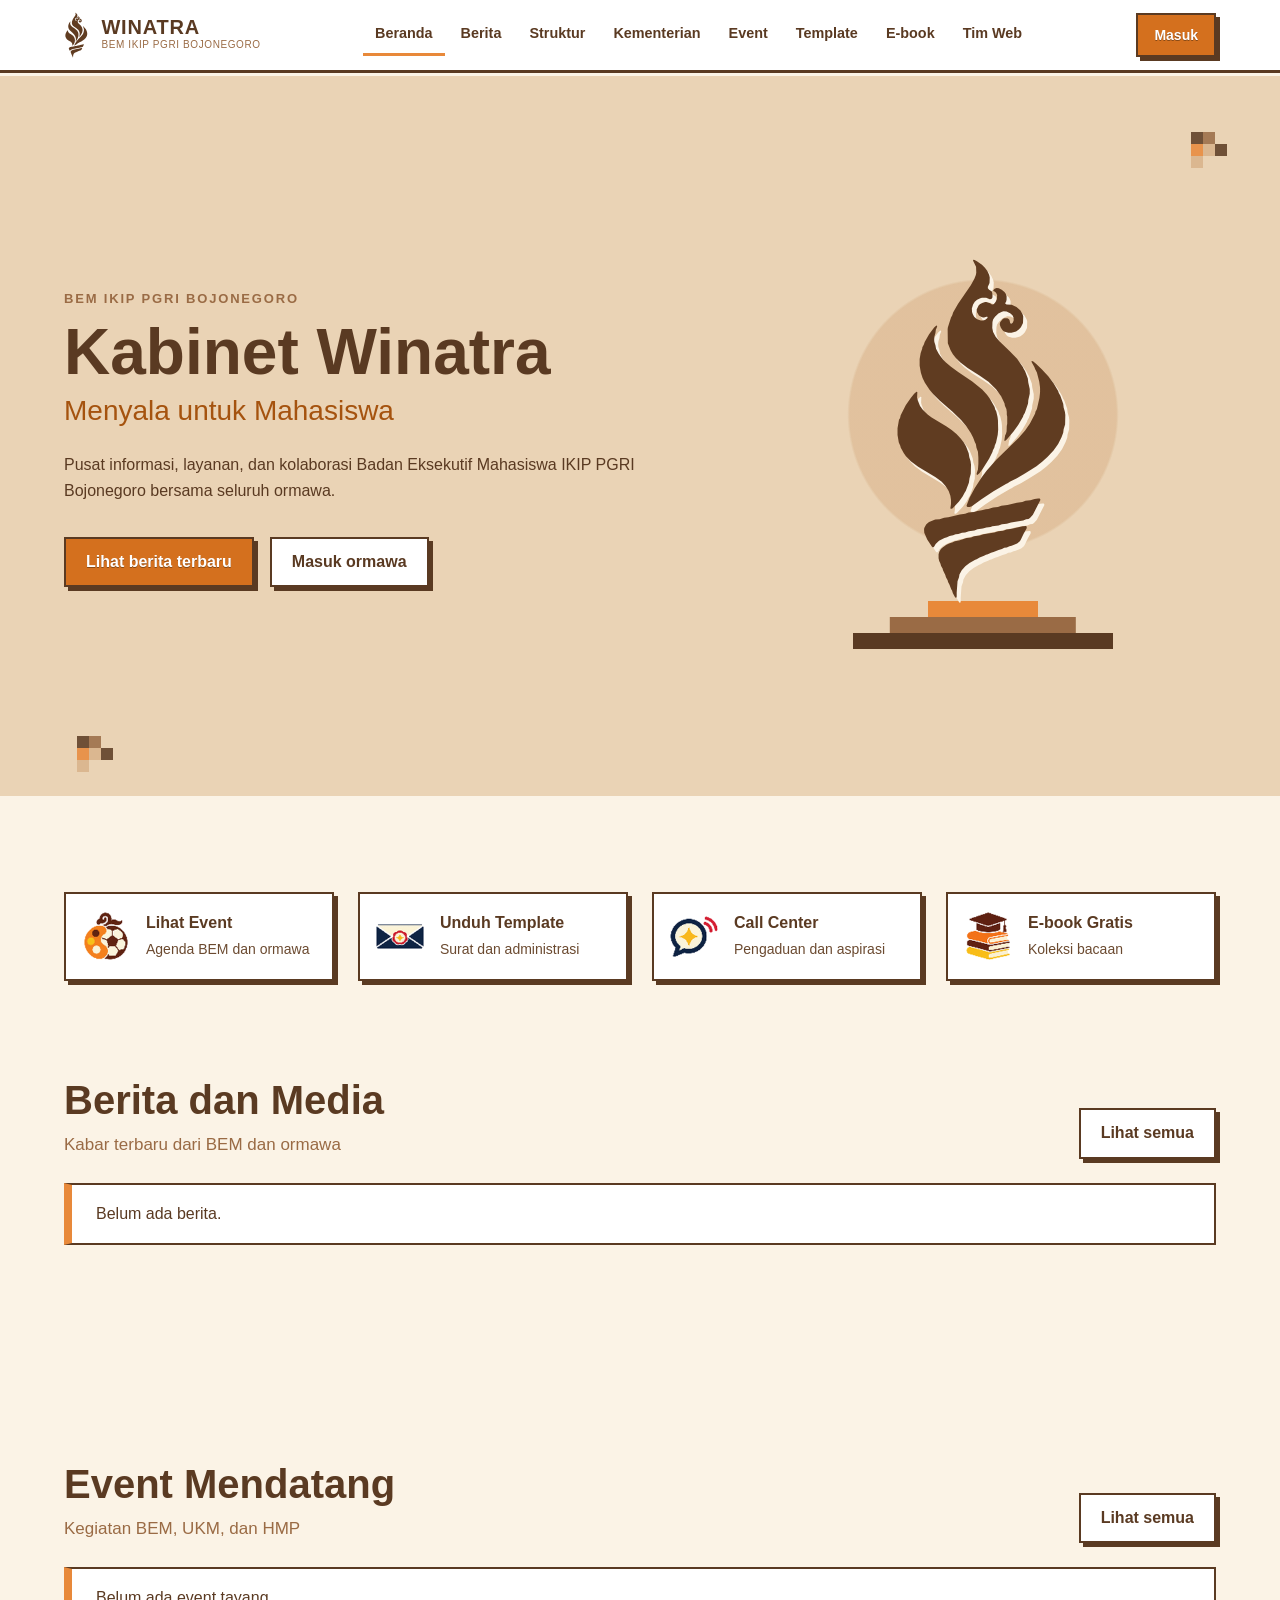
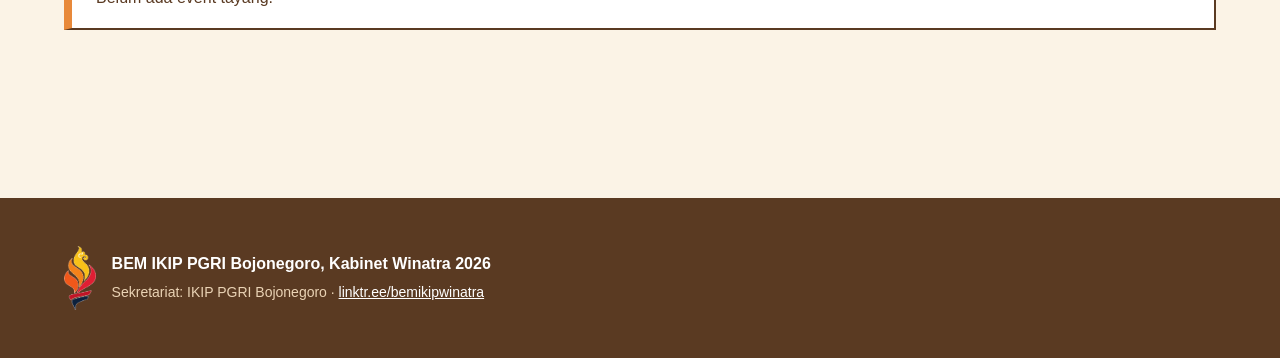
==== index.html @ 56b8a189 "Update Web Sekretariat Digital" ====
<!doctype html>
<html lang="id">
<head>
<meta charset="utf-8">
<meta name="viewport" content="width=device-width, initial-scale=1, viewport-fit=cover">
<meta name="theme-color" content="#5A3A22">
<title>BEM IKIP PGRI Bojonegoro | Kabinet Winatra</title>
<link rel="icon" href="favicon.png">
<link href="https://cdn.jsdelivr.net/npm/bootstrap@5.3.3/dist/css/bootstrap.min.css" rel="stylesheet">
<link href="https://cdn.jsdelivr.net/npm/bootstrap-icons@1.11.3/font/bootstrap-icons.min.css" rel="stylesheet">
<link href="css/style.css" rel="stylesheet">
</head>
<body>
<a class="skip" href="#app">Lewati ke konten</a>
<header id="top" class="navbar navbar-expand-lg fixed-top">
 <div class="container">
  <a class="brand" href="#/"><img src="assets/logo/kabinet-winatra-coklat.svg" alt="Logo Kabinet Winatra"><span><b>WINATRA</b><small>BEM IKIP PGRI BOJONEGORO</small></span></a>
  <div class="d-flex align-items-center gap-2 order-lg-3">
   <a class="btn btn-px btn-sm login" href="#/login" id="loginLink">Masuk</a>
   <button class="navbar-toggler" data-bs-toggle="offcanvas" data-bs-target="#oc" aria-label="Buka menu"><i class="bi bi-list"></i></button>
  </div>
  <div class="offcanvas offcanvas-end" id="oc" tabindex="-1" aria-label="Menu">
   <div class="offcanvas-header"><b>Menu</b><button class="btn-close" data-bs-dismiss="offcanvas" aria-label="Tutup"></button></div>
   <nav class="offcanvas-body" id="nav"><a href="#/">Beranda</a><a href="#/berita">Berita</a><a href="#/struktur">Struktur</a><a href="#/kementerian">Kementerian</a><a href="#/event">Event</a><a href="#/template">Template</a><a href="#/ebook">E-book</a><a href="#/tim">Tim Web</a></nav>
  </div>
 </div>
</header>
<div id="demo" hidden>Mode demo: data contoh, belum terhubung ke backend</div>
<main id="app"></main>
<footer class="foot">
 <div class="container d-flex gap-3 align-items-center flex-wrap">
  <img src="assets/logo/kabinet-winatra.png" alt="" height="64">
  <div><b>BEM IKIP PGRI Bojonegoro, Kabinet Winatra 2026</b><p>Sekretariat: IKIP PGRI Bojonegoro &middot; <a href="https://linktr.ee/bemikipwinatra">linktr.ee/bemikipwinatra</a></p></div>
 </div>
</footer>
<button id="up" aria-label="Kembali ke atas"><i class="bi bi-arrow-up"></i></button>
<div class="modal fade" id="m" tabindex="-1" aria-labelledby="mt" aria-hidden="true"><div class="modal-dialog modal-dialog-centered modal-dialog-scrollable"><div class="modal-content"><div class="modal-header"><h2 class="modal-title" id="mt"></h2><button class="btn-close" data-bs-dismiss="modal" aria-label="Tutup"></button></div><div class="modal-body" id="mb"></div><div class="modal-footer" id="mf"></div></div></div></div>
<div class="toast-container" id="tc"></div>
<script src="https://cdn.jsdelivr.net/npm/bootstrap@5.3.3/dist/js/bootstrap.bundle.min.js"></script>
<script src="js/config.js"></script>
<script src="js/demo-data.js"></script>
<script src="js/app.js"></script>
</body>
</html>
---- css/style.css ----
:root{--brown:#5A3A22;--mid:#9A6B45;--orange:#E8893A;--tan:#D9B38A;--light:#EAD3B5;--cream:#FBF3E6;--white:#fff;--red:#B8332E;--green:#2F7D4F;--s1:8px;--s2:16px;--s3:24px;--s4:32px;--s6:48px;--s8:64px;--s12:96px;--sh:4px 4px 0 var(--brown);--nav:72px;--bs-body-font-family:Arial,Helvetica,sans-serif}
html{scroll-behavior:smooth}
body{font-family:Arial,Helvetica,sans-serif;background:var(--cream);color:var(--brown);line-height:1.65;padding-top:var(--nav);overflow-x:hidden}
.container{padding-inline:20px;max-width:1200px}@media(min-width:768px){.container{padding-inline:24px}}
a{color:var(--brown)}p{max-width:68ch}
:focus-visible{outline:3px solid var(--brown);outline-offset:3px;box-shadow:0 0 0 6px var(--orange)}
.skip{position:fixed;left:16px;top:-80px;z-index:2000;background:var(--brown);color:#fff;padding:8px 16px}.skip:focus{top:8px}
/* navbar */
#top{background:var(--white);border-bottom:3px solid var(--brown);padding:12px 0;transition:padding .25s,box-shadow .25s}
#top.sm{padding:4px 0;box-shadow:0 4px 0 rgba(90,58,34,.15)}
.brand{display:flex;gap:12px;align-items:center;text-decoration:none}.brand img{height:48px;transition:height .25s}#top.sm .brand img{height:38px}
.brand b{display:block;color:var(--brown);font-size:1.25rem;line-height:1;letter-spacing:.04em}.brand small{font-size:.625rem;color:var(--mid);letter-spacing:.06em}
.navbar-toggler{border:2px solid var(--brown);border-radius:0;min-width:44px;min-height:44px;font-size:1.5rem;line-height:1;padding:0;background:none;color:var(--brown)}
#nav{display:flex;flex-direction:column;gap:4px}#nav a{text-decoration:none;padding:12px 8px;font-weight:700;border-left:4px solid transparent;min-height:44px}#nav a.on{border-color:var(--orange);background:var(--cream)}
.offcanvas{background:var(--white);--bs-offcanvas-width:min(82vw,320px);border-left:3px solid var(--brown)}
@media(min-width:992px){.offcanvas{position:static;visibility:visible!important;transform:none!important;border:0;width:auto;background:none;flex-grow:1}.offcanvas-header{display:none}.offcanvas-body{padding:0}#nav{flex-direction:row;justify-content:center;gap:4px}#nav a{padding:8px 12px;border-left:0;border-bottom:3px solid transparent;min-height:0;font-size:.9rem;background:none!important}#nav a.on{border-color:var(--orange)}#nav a:hover{border-color:var(--tan)}.navbar-toggler{display:none}}
/* buttons */
.btn-px,.btn-px:hover{display:inline-flex;align-items:center;justify-content:center;gap:8px;min-height:44px;padding:10px 20px;border:2px solid var(--brown);border-radius:0;background:var(--orange);color:var(--brown);font-weight:700;box-shadow:var(--sh);text-decoration:none;transition:transform .12s,box-shadow .12s}
.btn-px:hover{transform:translate(-2px,-2px);box-shadow:6px 6px 0 var(--brown);color:var(--brown)}.btn-px:active{transform:translate(3px,3px);box-shadow:1px 1px 0 var(--brown)}
.btn-px.alt{background:var(--white)}.btn-px.dark{background:var(--brown);color:#fff}.btn-px.dark:hover{color:#fff}.btn-px.del{background:var(--red);color:#fff;border-color:var(--brown)}.btn-px.del:hover{color:#fff}.btn-px.sm{min-height:44px;padding:6px 14px;font-size:.875rem;box-shadow:3px 3px 0 var(--brown)}
/* demo bar */
#demo{position:fixed;z-index:1029;top:var(--nav);left:50%;transform:translateX(-50%);background:var(--brown);color:#fff;font-size:.75rem;padding:2px 12px;white-space:nowrap}
/* layout */
.sec{padding:var(--s6) 0}@media(min-width:768px){.sec{padding:var(--s12) 0}}
.sec h2,.ph h1{font-size:clamp(1.75rem,3.5vw,2.5rem);line-height:1.15;margin:0 0 var(--s1);font-weight:700}
.sub{color:var(--mid);font-size:1.0625rem;margin:0 0 var(--s4)}
.bar{display:flex;justify-content:space-between;align-items:flex-end;gap:var(--s2);flex-wrap:wrap;margin-bottom:var(--s3)}
.ph{background:var(--light);padding:var(--s6) 0;position:relative;overflow:hidden}@media(min-width:768px){.ph{padding:var(--s8) 0}}
.ph p{margin:0;color:var(--mid)}
.grid{display:grid;gap:var(--s3);grid-template-columns:1fr}.g2,.g3,.g4{}
@media(min-width:576px){.g4,.g3,.g2{grid-template-columns:repeat(2,1fr)}}@media(min-width:992px){.g3{grid-template-columns:repeat(3,1fr)}.g4{grid-template-columns:repeat(4,1fr)}}
/* pixels */
.pxb{position:absolute;width:12px;height:12px;background:var(--brown);box-shadow:12px 0 0 var(--mid),0 12px 0 var(--orange),12px 12px 0 var(--tan),24px 12px 0 var(--brown),0 24px 0 var(--tan);opacity:.85;animation:fl 7s ease-in-out infinite;pointer-events:none}
@keyframes fl{50%{transform:translateY(-6px)}}
/* hero */
.hero{position:relative;overflow:hidden;background:var(--light);padding:var(--s6) 0 var(--s8)}
@media(min-width:992px){.hero{min-height:min(80vh,720px);display:flex;align-items:center;padding:var(--s8) 0}}
.hero .pxb.a{left:6%;bottom:48px}.hero .pxb.b{right:6%;top:56px;animation-delay:-3s}
.eyebrow{font-size:.8125rem;font-weight:700;letter-spacing:.14em;color:var(--mid)}
.hero h1{font-size:clamp(2.25rem,6vw,4rem);line-height:1.05;margin:var(--s1) 0 0;font-weight:700}
.hero h2{font-size:clamp(1.25rem,3vw,1.75rem);color:#A5530F;margin:var(--s1) 0 var(--s3)}
.hero p{margin-bottom:var(--s4)}.cta{display:flex;gap:var(--s2);flex-wrap:wrap}.cta .btn-px{flex:1 1 200px}@media(min-width:576px){.cta .btn-px{flex:0 0 auto}}
.stage{position:relative;display:grid;place-items:center;padding:var(--s3) 0 var(--s6)}
.stage img{position:relative;z-index:2;height:clamp(220px,42vh,420px);width:auto;filter:drop-shadow(6px 8px 0 rgba(90,58,34,.18));animation:fl 6s ease-in-out infinite}
.stage i{position:absolute;bottom:var(--s1);left:50%;transform:translateX(-50%);background:var(--brown);height:16px}
.stage i:nth-child(1){width:min(70%,300px);bottom:0}.stage i:nth-child(2){width:min(50%,210px);bottom:16px;background:var(--mid)}.stage i:nth-child(3){width:min(30%,120px);bottom:32px;background:var(--orange)}
.stage:before{content:"";position:absolute;inset:8% 8% 14%;background:radial-gradient(circle,var(--tan) 0 55%,transparent 56%);opacity:.55}
/* cards */
.card{border:2px solid var(--brown);border-radius:0;background:var(--white);box-shadow:var(--sh);padding:var(--s3);display:flex;flex-direction:column;gap:var(--s1);text-decoration:none;color:var(--brown);height:100%;transition:transform .15s,box-shadow .15s}
a.card:hover,.card.hv:hover{transform:translate(-3px,-3px);box-shadow:7px 7px 0 var(--brown)}
.card h3{font-size:1.125rem;margin:0;line-height:1.3;font-weight:700}.card p{margin:0;font-size:.9375rem;color:#6B4A30}
.card .im{aspect-ratio:16/9;background:var(--light);margin:calc(var(--s3)*-1) calc(var(--s3)*-1) var(--s1);overflow:hidden;border-bottom:2px solid var(--brown)}.card .im.t{aspect-ratio:3/4}.card .im img{width:100%;height:100%;object-fit:cover;display:block}
.tag{font-size:.75rem;font-weight:700;color:#A5530F;letter-spacing:.05em;text-transform:uppercase}
.quick{display:flex;flex-direction:row;align-items:center;gap:var(--s2);padding:var(--s2)}.quick img{height:48px;width:48px;object-fit:contain}.quick small{color:#6B4A30}
.kimg{height:96px;width:auto;object-fit:contain;align-self:flex-start}
.chips{display:flex;gap:var(--s1);flex-wrap:wrap;margin-bottom:var(--s3)}.chip{min-height:44px;border:2px solid var(--brown);background:var(--white);padding:6px 16px;font-weight:700;color:var(--brown)}.chip.on{background:var(--brown);color:#fff}
.note{background:var(--white);border:2px solid var(--brown);border-left:8px solid var(--orange);padding:var(--s2) var(--s3);margin:var(--s3) 0}
.badge{display:inline-block;padding:2px 10px;font-size:.75rem;font-weight:700;background:var(--tan);border-radius:0;color:var(--brown)}.badge.Tayang,.badge.Diterima{background:var(--green);color:#fff}.badge.Revisi{background:var(--red);color:#fff}
/* flow */
.flow{display:grid;gap:var(--s3);counter-reset:s}@media(min-width:992px){.flow{grid-template-columns:repeat(5,1fr)}}
.st{background:var(--white);border:2px solid var(--brown);padding:var(--s3);position:relative;box-shadow:var(--sh)}.st:last-child{background:var(--brown);color:#fff}.st p{margin:0;font-size:.9rem}
.n{display:inline-grid;place-items:center;width:36px;height:36px;background:var(--orange);color:var(--brown);font-weight:700;margin-bottom:var(--s1);border:2px solid var(--brown)}
/* org chart */
.org{display:flex;flex-direction:column;align-items:center;gap:var(--s4)}.org .row2{display:flex;flex-wrap:wrap;gap:var(--s3);justify-content:center;position:relative;width:100%}
.nd{background:var(--white);border:2px solid var(--brown);box-shadow:var(--sh);padding:var(--s2);text-align:center;width:220px;max-width:100%;text-decoration:none;color:var(--brown);position:relative;display:block}.nd.dk{background:var(--brown);color:#fff}.nd.or{background:var(--orange)}.nd img{height:64px;display:block;margin:0 auto var(--s1)}.nd small{display:block;opacity:.9}
.org>*+*::before{content:"";position:absolute;left:50%;top:-32px;width:3px;height:32px;background:var(--brown)}.org>*{position:relative}
.org .kids .nd::before{content:"";position:absolute;left:50%;top:-16px;width:3px;height:16px;background:var(--brown)}
@media(min-width:992px){.org .kids{flex-wrap:nowrap}.org .kids::before{content:"";position:absolute;top:-16px;left:11%;right:11%;height:3px;background:var(--brown)}.org .kids .nd{width:100%;max-width:220px}}
/* modal */
.modal-content{border:3px solid var(--brown);border-radius:0;box-shadow:8px 8px 0 var(--brown);background:var(--cream)}
.modal-header,.modal-footer{border-color:var(--tan)}.modal-title{font-size:1.25rem;font-weight:700}
.modal-backdrop.show{opacity:.45;backdrop-filter:blur(4px)}.modal-backdrop{background:var(--brown)}
.modal.fade .modal-dialog{transform:translateY(16px) scale(.96);transition:transform .28s cubic-bezier(.2,.8,.2,1)}.modal.show .modal-dialog{transform:none}
@media(max-width:575px){.modal-dialog{margin:0;align-items:flex-end;min-height:100%}.modal-content{max-height:92vh;box-shadow:none}.modal.fade .modal-dialog{transform:translateY(100%)}.modal-dialog-scrollable .modal-content{max-height:92vh}}
/* forms */
label{display:grid;gap:4px;font-weight:700;font-size:.875rem;margin-bottom:var(--s2)}
.form-control,.form-select{border:2px solid var(--brown);border-radius:0;min-height:48px;font-size:1rem;background:var(--white);color:var(--brown)}textarea.form-control{min-height:100px}
/* toast */
.toast-container{position:fixed;z-index:2000;bottom:16px;left:16px;right:16px;display:flex;flex-direction:column;align-items:center;gap:8px;pointer-events:none}
.toast{pointer-events:auto;border:2px solid var(--brown);border-radius:0;box-shadow:var(--sh);background:var(--white);color:var(--brown);width:min(420px,100%)}.toast .tb{display:flex;gap:12px;align-items:center;padding:12px 16px}.toast.ok{border-left:10px solid var(--green)}.toast.er{border-left:10px solid var(--red)}.toast i{font-size:1.25rem}
/* dash */
.dash{display:grid;gap:var(--s3)}@media(min-width:992px){.dash{grid-template-columns:220px 1fr;align-items:start}}
.side{display:flex;gap:var(--s1);overflow-x:auto;padding-bottom:6px}@media(min-width:992px){.side{flex-direction:column;overflow:visible;position:sticky;top:96px}}.side .chip{white-space:nowrap;text-align:left}
.stats{display:grid;grid-template-columns:repeat(auto-fit,minmax(130px,1fr));gap:var(--s2);margin-bottom:var(--s3)}.stats .card{padding:var(--s2)}.stats b{font-size:1.75rem;line-height:1}
.tbl{width:100%;border-collapse:collapse;background:var(--white);border:2px solid var(--brown)}.tbl th{background:var(--brown);color:#fff;padding:12px;text-align:left}.tbl td{padding:12px;border-bottom:1px solid var(--light);vertical-align:top}
@media(max-width:767px){.tbl thead{display:none}.tbl,.tbl tbody,.tbl tr,.tbl td{display:block}.tbl{border:0;background:none}.tbl tr{background:var(--white);border:2px solid var(--brown);box-shadow:3px 3px 0 var(--brown);margin-bottom:var(--s2);padding:8px}.tbl td{border:0;padding:6px 8px}.tbl td[data-l]::before{content:attr(data-l);display:block;font-size:.7rem;font-weight:700;text-transform:uppercase;color:var(--mid)}}
.acts{display:flex;gap:8px;flex-wrap:wrap}
/* footer, up, misc */
.foot{background:var(--brown);color:#fff;padding:var(--s6) 0;margin-top:var(--s6)}.foot p{margin:4px 0 0;color:var(--light);font-size:.875rem}.foot a{color:#fff}
#up{position:fixed;right:20px;bottom:calc(20px + env(safe-area-inset-bottom));width:48px;height:48px;border:2px solid var(--brown);background:var(--orange);box-shadow:3px 3px 0 var(--brown);opacity:0;pointer-events:none;transform:translateY(12px);transition:.25s;z-index:1020}#up.on{opacity:1;pointer-events:auto;transform:none}
.sk{height:200px;background:linear-gradient(90deg,var(--light),var(--cream),var(--light));background-size:200% 100%;animation:sh 1.2s linear infinite;border:2px solid var(--tan)}@keyframes sh{to{background-position:-200% 0}}
.rv{opacity:0;transform:translateY(16px);transition:opacity .5s,transform .5s;transition-delay:calc(var(--i,0)*60ms)}.rv.in{opacity:1;transform:none}
#app>*{animation:pg .28s ease-out}@keyframes pg{from{opacity:0;transform:translateY(12px)}}
.hero .hi{animation:hi .7s cubic-bezier(.2,.8,.2,1) both;animation-delay:calc(var(--i,0)*90ms)}@keyframes hi{from{opacity:0;transform:translateY(20px)}}
.prose{max-width:760px}.prose img{width:100%;border:2px solid var(--brown);margin-bottom:var(--s3)}
@media(prefers-reduced-motion:reduce){*,*::before,*::after{animation:none!important;transition:none!important;scroll-behavior:auto!important}.rv{opacity:1;transform:none}}

.nav-sep{background:var(--tan);height:2px;margin:8px 8px}@media(min-width:992px){.nav-sep{width:2px;height:24px;align-self:center;margin:0 8px}}
@media(min-width:992px){#nav{align-items:center;flex-wrap:nowrap}#nav a{white-space:nowrap;padding:8px 9px;font-size:.85rem}#nav a i{display:none}.brand small{display:none}}
@media(min-width:1200px){#nav a{padding:8px 12px;font-size:.9rem}.brand small{display:block}}

.badge.Ditolak{background:var(--red);color:#fff}.badge.Disetujui{background:var(--green);color:#fff}.badge.Menunggu{background:var(--orange);color:#fff}
@media print{.navbar,#up,#demo,.bar,.noprint,.toast-container,.hero,.page-head .px,.pxb{display:none!important}body{background:#fff;padding:0}main{padding:0!important}.tbl{font-size:11pt}.tbl th{background:#eee!important;color:#000!important}.stats .card{box-shadow:none}.sec{padding:8px 0!important}a{text-decoration:none}}

.det{display:grid;grid-template-columns:max-content 1fr;gap:6px 16px;font-size:.9rem;margin-bottom:12px}.det dt{font-weight:700}.det dd{margin:0}

/* ===== v5: penyempurnaan final ===== */
:root{--nav:68px;--btn:#D4701E}
@media(min-width:992px){:root{--nav:76px}}
#top{padding:10px 0}#top.sm{padding:4px 0}
#top>.container{flex-wrap:nowrap;gap:12px;align-items:center}
.brand{min-width:0;flex:0 1 auto}.brand img{height:40px;width:auto}#top.sm .brand img{height:34px}.brand span{min-width:0}.brand small{white-space:nowrap}
@media(min-width:992px){.brand img{height:50px}#top.sm .brand img{height:38px}}
@media(max-width:459px){.brand small{display:none}.brand b{font-size:1.15rem}}
#top .order-lg-3{margin-left:auto;flex:none}
.btn-px.login{min-height:44px;padding:6px 16px}
.navbar-toggler{flex:none;display:grid;place-items:center}
/* tombol oranye: teks putih */
.btn-px:not(.alt):not(.dark):not(.del),.btn-px:not(.alt):not(.dark):not(.del):hover{background:var(--btn);color:#fff;text-shadow:0 1px 0 rgba(60,35,15,.5)}
.btn-px.alt,.btn-px.alt:hover{color:var(--brown);text-shadow:none}
.n{background:var(--btn);color:#fff}#up{background:var(--btn);color:#fff}#up i{color:#fff}
/* hero */
.hero{padding:calc(var(--s6) + 16px) 0 var(--s6)}
@media(min-width:992px){.hero{padding:var(--s8) 0}}
.stage{padding:var(--s2) 0 var(--s4)}
.stage img{height:clamp(150px,24vh,190px);filter:drop-shadow(4px 5px 0 var(--cream))}
@media(min-width:768px){.stage img{height:clamp(220px,34vh,320px)}}
@media(min-width:992px){.stage img{height:clamp(260px,42vh,420px)}}
.stage:before{inset:4% 14% 14%}.stage i:nth-child(1){width:min(56%,260px)}.stage i:nth-child(2){width:min(40%,190px)}.stage i:nth-child(3){width:min(24%,110px)}
@media(max-width:767px){.hero .col-lg-5{max-width:340px;margin-inline:auto;width:100%}.hero h1{font-size:2.5rem}}
/* foto dan kartu orang */
.ph-w{position:relative;aspect-ratio:4/5;width:var(--pw,96px);background:var(--tan);border:2px solid var(--brown);overflow:hidden;flex:none;box-shadow:3px 3px 0 var(--brown)}
.ph-w span{position:absolute;inset:0;display:grid;place-items:center;font-weight:700;font-size:calc(var(--pw,96px)*.32);color:var(--brown);opacity:.5}
.ph-w img{position:absolute;inset:0;width:100%;height:100%;object-fit:cover;background:var(--tan)}
.pc{display:flex;flex-direction:column;align-items:center;text-align:center;gap:10px;background:var(--white);border:2px solid var(--brown);box-shadow:var(--sh);padding:24px 16px;text-decoration:none;color:var(--brown);position:relative;height:100%}
a.pc:hover{transform:translate(-3px,-3px);box-shadow:7px 7px 0 var(--brown);color:var(--brown)}a.pc.dk:hover{color:#fff}
.pc .pn{font-size:1.25rem;line-height:1.25;font-weight:700;margin-top:4px}.pc .pj{font-size:.9375rem;color:#6B4A30;line-height:1.35}
.pc.lg .pn{font-size:1.5rem}.pc.dk{background:var(--brown);color:#fff}.pc.dk .pj{color:var(--light)}.pc.dk .ph-w{border-color:#fff;box-shadow:3px 3px 0 var(--mid)}
.pc.wp{background:#F3DDBE}.pc .meta{display:flex;align-items:center;gap:8px;font-size:.8125rem;color:#6B4A30;margin-top:auto;padding-top:8px}.pc .meta img{height:28px;width:auto}
.org2{display:flex;flex-direction:column;align-items:center}.org2 .lead{width:min(100%,340px)}
.vl{width:3px;height:32px;background:var(--brown);flex:none}
.lembaga{width:100%;max-width:1000px;border:2px dashed var(--mid);padding:20px;background:rgba(255,255,255,.55)}
.lembaga>b{display:block;text-align:center;margin-bottom:16px;font-size:.8125rem;letter-spacing:.08em;text-transform:uppercase;color:#A5530F}
.row3{display:grid;gap:16px;grid-template-columns:1fr}@media(min-width:768px){.row3{grid-template-columns:repeat(3,1fr)}}
.kids2{display:grid;gap:20px;grid-template-columns:1fr;width:100%}.kc{position:relative}
@media(min-width:576px){.kids2{grid-template-columns:repeat(2,1fr)}}
@media(min-width:992px){.kids2{grid-template-columns:repeat(var(--n,5),1fr);padding-top:32px;position:relative}.kids2::before{content:"";position:absolute;top:0;left:calc(50%/var(--n,5));right:calc(50%/var(--n,5));height:3px;background:var(--brown)}.kc::before{content:"";position:absolute;top:-32px;left:50%;width:3px;height:32px;background:var(--brown);margin-left:-1px}}
/* kementerian */
.kc-top{display:flex;justify-content:space-between;align-items:flex-start;gap:12px}.kc-top .kimg{height:64px}
.mname{font-size:1.375rem;font-weight:700;line-height:1.2}.kname{font-size:1rem;color:#6B4A30;line-height:1.35}
.ldr{display:flex;gap:16px;align-items:center}
.dcard{display:flex;gap:16px;background:var(--white);border:2px solid var(--brown);box-shadow:var(--sh);padding:16px}
.dbody{min-width:0}.dn{display:block;font-size:1.1875rem;line-height:1.25}.dd{display:flex;gap:8px;align-items:center;color:#6B4A30;font-size:.9375rem;margin-top:4px}.dd img{height:24px;width:24px;object-fit:contain;flex:none}
.dbody details{margin-top:10px}.dbody summary{cursor:pointer;font-weight:700;color:#A5530F}.dbody ul{padding-left:20px;margin:8px 0 0;font-size:.9375rem}
@media(max-width:399px){.dcard{flex-direction:column}}
/* dasbor */
.de{border:2px solid var(--tan);padding:12px;margin-bottom:12px;background:var(--white)}.de label{margin-bottom:8px}
@media(max-width:575px){.stats{grid-template-columns:repeat(2,1fr)}.bar{align-items:stretch}.bar .form-control{max-width:none!important}}

h1,h2,h3,h4,h5,h6{color:inherit}
@media(max-width:575px){#top .d-flex .btn-px{padding:6px 14px;min-height:40px;font-size:.875rem}#top .d-flex .btn-px.alt{display:none}}
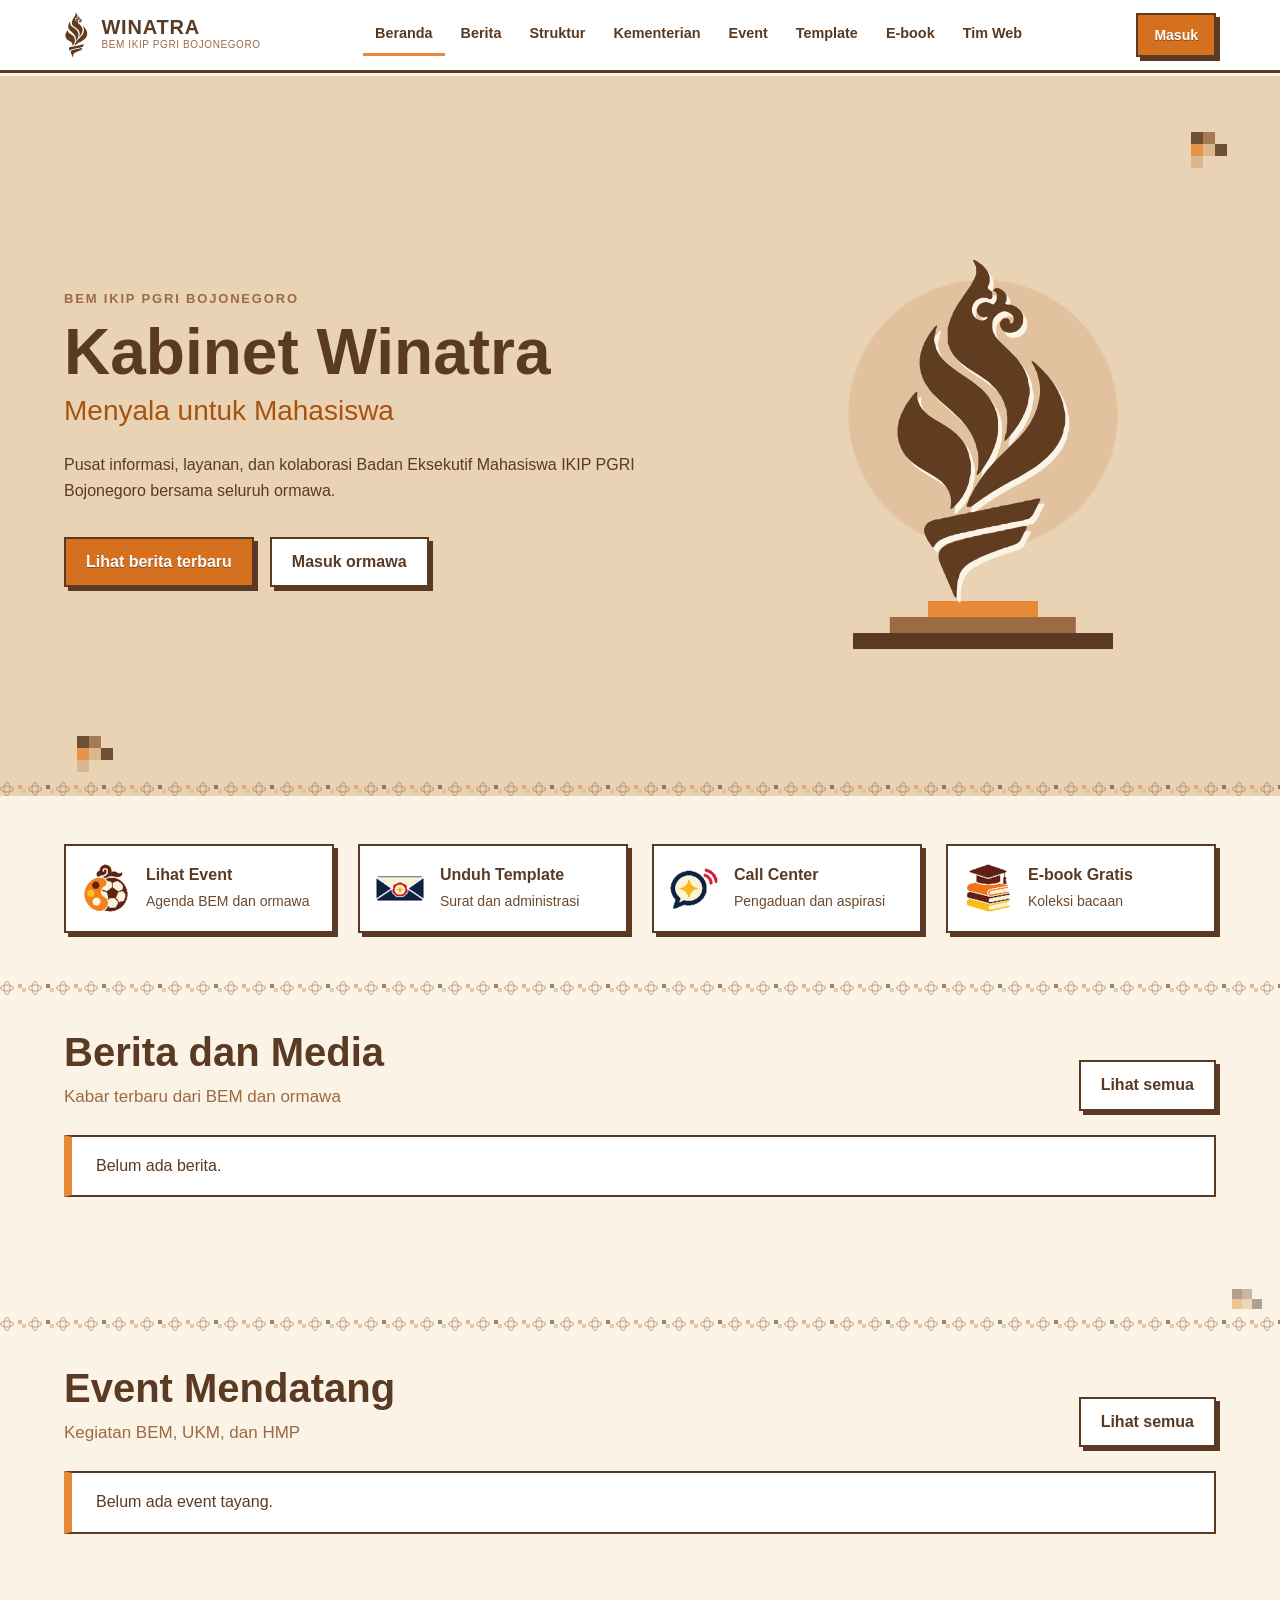
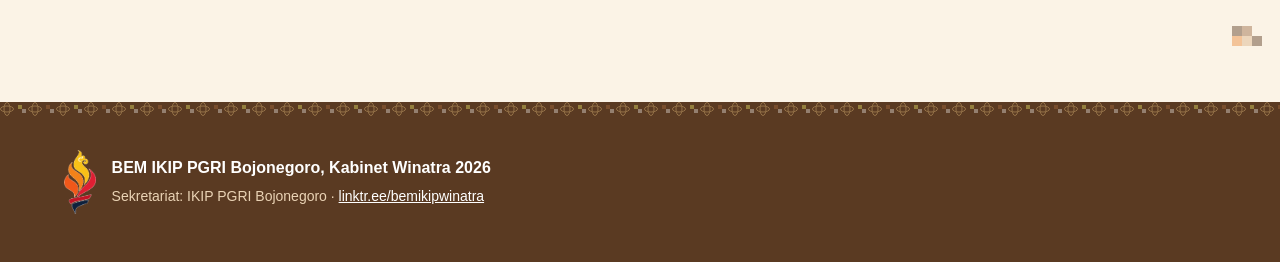
==== commit 09b246db: "update tampilan part duwaaaaaaaaaaaaa" ====
--- a/index.html
+++ b/index.html
@@ -8,7 +8,7 @@
 <link rel="icon" href="favicon.png">
 <link href="https://cdn.jsdelivr.net/npm/bootstrap@5.3.3/dist/css/bootstrap.min.css" rel="stylesheet">
 <link href="https://cdn.jsdelivr.net/npm/bootstrap-icons@1.11.3/font/bootstrap-icons.min.css" rel="stylesheet">
-<link href="css/style.css" rel="stylesheet">
+<link href="css/style.css?v=62" rel="stylesheet">
 </head>
 <body>
 <a class="skip" href="#app">Lewati ke konten</a>
@@ -37,8 +37,8 @@
 <div class="modal fade" id="m" tabindex="-1" aria-labelledby="mt" aria-hidden="true"><div class="modal-dialog modal-dialog-centered modal-dialog-scrollable"><div class="modal-content"><div class="modal-header"><h2 class="modal-title" id="mt"></h2><button class="btn-close" data-bs-dismiss="modal" aria-label="Tutup"></button></div><div class="modal-body" id="mb"></div><div class="modal-footer" id="mf"></div></div></div></div>
 <div class="toast-container" id="tc"></div>
 <script src="https://cdn.jsdelivr.net/npm/bootstrap@5.3.3/dist/js/bootstrap.bundle.min.js"></script>
-<script src="js/config.js"></script>
-<script src="js/demo-data.js"></script>
-<script src="js/app.js"></script>
+<script src="js/config.js?v=62"></script>
+<script src="js/demo-data.js?v=62"></script>
+<script src="js/app.js?v=62"></script>
 </body>
 </html>
--- a/css/style.css
+++ b/css/style.css
@@ -159,3 +159,48 @@
 
 h1,h2,h3,h4,h5,h6{color:inherit}
 @media(max-width:575px){#top .d-flex .btn-px{padding:6px 14px;min-height:40px;font-size:.875rem}#top .d-flex .btn-px.alt{display:none}}
+
+/* ===== v6: struktur kompak, corak pixel-batik ===== */
+:root{--bt:url("data:image/svg+xml,%3Csvg xmlns='http://www.w3.org/2000/svg' width='48' height='48'%3E%3Cg fill='none' stroke='%239A6B45' stroke-width='1.2'%3E%3Cellipse cx='24' cy='12' rx='6' ry='12'/%3E%3Cellipse cx='24' cy='36' rx='6' ry='12'/%3E%3Cellipse cx='12' cy='24' rx='12' ry='6'/%3E%3Cellipse cx='36' cy='24' rx='12' ry='6'/%3E%3C/g%3E%3Crect x='22' y='22' width='4' height='4' fill='%23E8893A'/%3E%3Crect width='4' height='4' fill='%235A3A22'/%3E%3Crect x='4' y='4' width='4' height='4' fill='%23D9B38A'/%3E%3C/svg%3E");--bts:url("data:image/svg+xml,%3Csvg xmlns='http://www.w3.org/2000/svg' width='56' height='14'%3E%3Cg fill='none' stroke='%239A6B45' stroke-width='1'%3E%3Cellipse cx='7' cy='7' rx='3' ry='6.5'/%3E%3Cellipse cx='7' cy='7' rx='6.5' ry='3'/%3E%3Cellipse cx='35' cy='7' rx='3' ry='6.5'/%3E%3Cellipse cx='35' cy='7' rx='6.5' ry='3'/%3E%3C/g%3E%3Crect x='18' y='3' width='4' height='4' fill='%23E8893A'/%3E%3Crect x='22' y='7' width='4' height='4' fill='%23D9B38A'/%3E%3Crect x='46' y='3' width='4' height='4' fill='%235A3A22'/%3E%3Crect x='50' y='7' width='4' height='4' fill='%23D9B38A'/%3E%3C/svg%3E")}
+.ph-w{align-self:flex-start;flex:none}
+.sec{position:relative}
+.sec::before{content:"";position:absolute;left:0;right:0;top:0;height:14px;background:var(--bts) repeat-x;opacity:.6;pointer-events:none}
+.sec::after{content:"";position:absolute;right:max(16px,3vw);bottom:18px;width:10px;height:10px;background:var(--brown);box-shadow:10px 0 0 var(--mid),0 10px 0 var(--orange),10px 10px 0 var(--tan),20px 10px 0 var(--brown);opacity:.45;pointer-events:none}
+body[data-page^="dash"] .sec::before,body[data-page^="dash"] .sec::after{display:none}
+.ph::before{content:"";position:absolute;inset:0 0 0 40%;background:var(--bt);opacity:.3;-webkit-mask-image:linear-gradient(90deg,transparent,#000 75%);mask-image:linear-gradient(90deg,transparent,#000 75%);pointer-events:none}
+.ph>.container{position:relative}
+.hero::after{content:"";position:absolute;left:0;right:0;bottom:0;height:14px;background:var(--bts) repeat-x;opacity:.6}
+.foot{position:relative}.foot::before{content:"";position:absolute;left:0;right:0;top:0;height:14px;background:var(--bts) repeat-x;opacity:.35;filter:brightness(2)}
+.hint{background:var(--white);border-left:6px solid var(--orange);padding:10px 14px;font-size:.9rem;margin:0 0 16px}
+/* struktur */
+.org3{display:flex;flex-direction:column;align-items:center}
+.olead{width:min(100%,340px)}.vl.s{height:24px}
+.pr{display:flex;align-items:center;gap:12px;background:var(--white);border:2px solid var(--brown);box-shadow:3px 3px 0 var(--brown);padding:10px 12px;text-decoration:none;color:var(--brown);min-width:0;width:100%}
+.pr .pt{display:flex;flex-direction:column;min-width:0;flex:1;line-height:1.25}.pr .pt b{font-size:1rem}.pr .pt small{font-size:.8125rem;color:#6B4A30}
+.pr .pl{height:34px;width:auto;flex:none}.pr.big .pt b{font-size:1.1875rem}.pr.big .pl{height:40px}
+.pr.dk{background:var(--brown);color:#fff}.pr.dk small{color:var(--light)}.pr.dk .ph-w{border-color:#fff;box-shadow:3px 3px 0 var(--mid)}.pr.dk .pl{background:#fff;padding:3px}
+.pr.wp{background:#F3DDBE}.pr.flat{border:0;box-shadow:none;padding:0;background:none}
+.lemb{display:grid;gap:12px;grid-template-columns:1fr;width:100%;max-width:960px;padding:16px;border:2px dashed var(--mid);background:rgba(255,255,255,.55);position:relative}
+.lemb>b{grid-column:1/-1;text-align:center;font-size:.75rem;letter-spacing:.08em;text-transform:uppercase;color:#A5530F}
+@media(min-width:768px){.lemb{grid-template-columns:repeat(3,1fr)}}
+.mn{display:flex;flex-direction:column;gap:12px;background:var(--white);border:2px solid var(--brown);box-shadow:var(--sh);padding:12px;height:100%}
+.mh{display:flex;align-items:center;gap:10px;text-decoration:none;color:var(--brown);padding-bottom:10px;border-bottom:2px solid var(--tan)}.mh img{height:40px;width:auto;flex:none}.mh b{font-size:.9375rem;line-height:1.25}
+.dl3{list-style:none;margin:0;padding:10px 0 0;display:grid;gap:10px;border-top:2px dashed var(--tan)}
+.dl3 li{display:flex;gap:8px;align-items:flex-start}.dl3 img,.dl3 i{height:22px;width:22px;object-fit:contain;flex:none;margin-top:1px}
+.dl3 span{display:flex;flex-direction:column;line-height:1.25;min-width:0}.dl3 b{font-size:.9375rem}.dl3 small{font-size:.8125rem;color:#6B4A30}
+.kids2 .kc{display:flex}.kids2 .kc>.mn{width:100%}
+/* tim web */
+.tg{display:flex;flex-direction:column;align-items:center;gap:12px;width:100%}.tg h2{font-size:.875rem;letter-spacing:.1em;text-transform:uppercase;color:#A5530F;margin:0}
+.tgl{display:grid;gap:14px;grid-template-columns:minmax(0,320px);justify-content:center;width:100%}
+@media(min-width:768px){.tgl{grid-template-columns:repeat(auto-fit,minmax(260px,320px))}}
+/* v6.1: jarak aman garis batik */
+.sec.pb-0{padding-bottom:var(--s6)!important}
+@media(min-width:768px){.sec.pb-0{padding-bottom:var(--s8)!important}}
+.hero+.sec::before{display:none}
+.sec>.container{position:relative;z-index:1}
+
+/* v6.2 */
+.sec.qk{padding-bottom:var(--s4)}
+@media(min-width:768px){.sec.qk{padding-bottom:var(--s6)}}
+.sec{padding-top:max(var(--s6),32px)}
+.sec.qk::after{display:none}
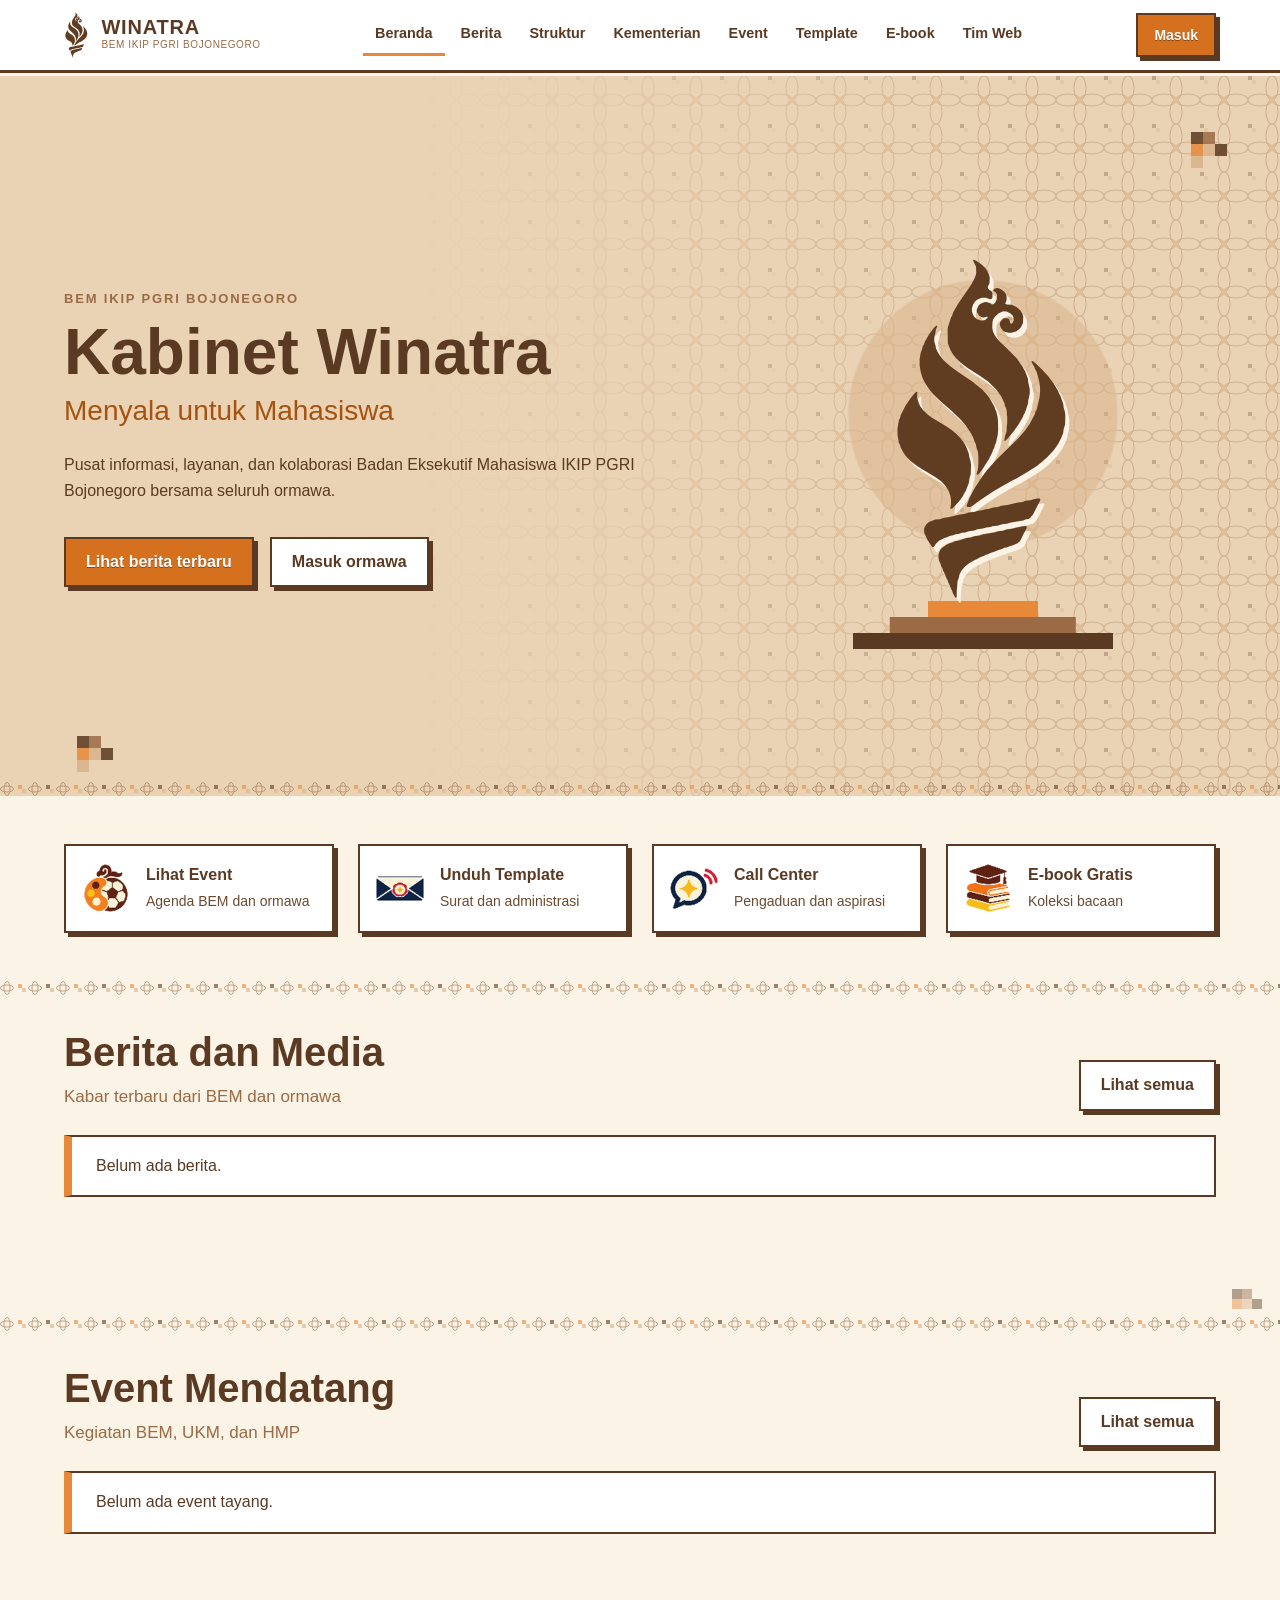
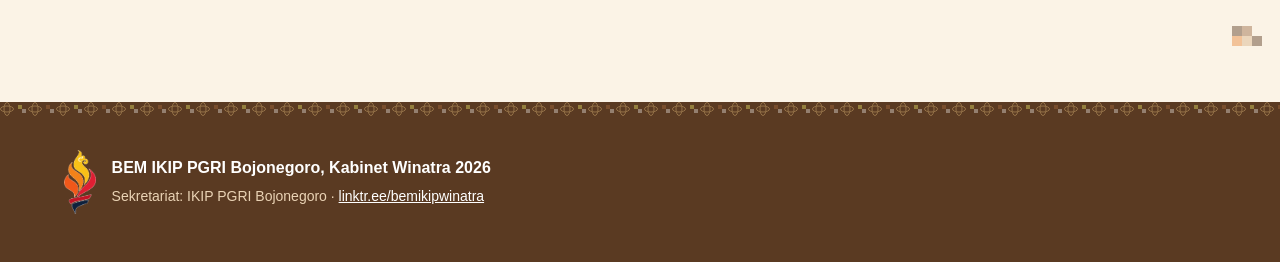
==== commit 478c1d31: "update tampilan card" ====
--- a/index.html
+++ b/index.html
@@ -8,7 +8,7 @@
 <link rel="icon" href="favicon.png">
 <link href="https://cdn.jsdelivr.net/npm/bootstrap@5.3.3/dist/css/bootstrap.min.css" rel="stylesheet">
 <link href="https://cdn.jsdelivr.net/npm/bootstrap-icons@1.11.3/font/bootstrap-icons.min.css" rel="stylesheet">
-<link href="css/style.css?v=62" rel="stylesheet">
+<link href="css/style.css?v=65" rel="stylesheet">
 </head>
 <body>
 <a class="skip" href="#app">Lewati ke konten</a>
@@ -37,8 +37,8 @@
 <div class="modal fade" id="m" tabindex="-1" aria-labelledby="mt" aria-hidden="true"><div class="modal-dialog modal-dialog-centered modal-dialog-scrollable"><div class="modal-content"><div class="modal-header"><h2 class="modal-title" id="mt"></h2><button class="btn-close" data-bs-dismiss="modal" aria-label="Tutup"></button></div><div class="modal-body" id="mb"></div><div class="modal-footer" id="mf"></div></div></div></div>
 <div class="toast-container" id="tc"></div>
 <script src="https://cdn.jsdelivr.net/npm/bootstrap@5.3.3/dist/js/bootstrap.bundle.min.js"></script>
-<script src="js/config.js?v=62"></script>
-<script src="js/demo-data.js?v=62"></script>
-<script src="js/app.js?v=62"></script>
+<script src="js/config.js?v=65"></script>
+<script src="js/demo-data.js?v=65"></script>
+<script src="js/app.js?v=65"></script>
 </body>
 </html>
--- a/css/style.css
+++ b/css/style.css
@@ -180,7 +180,7 @@
 .pr .pl{height:34px;width:auto;flex:none}.pr.big .pt b{font-size:1.1875rem}.pr.big .pl{height:40px}
 .pr.dk{background:var(--brown);color:#fff}.pr.dk small{color:var(--light)}.pr.dk .ph-w{border-color:#fff;box-shadow:3px 3px 0 var(--mid)}.pr.dk .pl{background:#fff;padding:3px}
 .pr.wp{background:#F3DDBE}.pr.flat{border:0;box-shadow:none;padding:0;background:none}
-.lemb{display:grid;gap:12px;grid-template-columns:1fr;width:100%;max-width:960px;padding:16px;border:2px dashed var(--mid);background:rgba(255,255,255,.55);position:relative}
+.lemb-x{display:grid;gap:12px;grid-template-columns:1fr;width:100%;max-width:960px;padding:16px;border:2px dashed var(--mid);background:rgba(255,255,255,.55);position:relative}
 .lemb>b{grid-column:1/-1;text-align:center;font-size:.75rem;letter-spacing:.08em;text-transform:uppercase;color:#A5530F}
 @media(min-width:768px){.lemb{grid-template-columns:repeat(3,1fr)}}
 .mn{display:flex;flex-direction:column;gap:12px;background:var(--white);border:2px solid var(--brown);box-shadow:var(--sh);padding:12px;height:100%}
@@ -204,3 +204,36 @@
 @media(min-width:768px){.sec.qk{padding-bottom:var(--s6)}}
 .sec{padding-top:max(var(--s6),32px)}
 .sec.qk::after{display:none}
+
+/* v6.2: hero batik, sekretaris di samping wapres, kartu login */
+.hero::before{content:"";position:absolute;inset:0 0 0 30%;background:var(--bt);opacity:.3;-webkit-mask-image:linear-gradient(90deg,transparent,#000 70%);mask-image:linear-gradient(90deg,transparent,#000 70%);pointer-events:none}
+.hero>.container{position:relative;z-index:1}
+.wprow{display:flex;flex-direction:column;align-items:center;width:100%;position:relative}
+.pr.plain{background:none;border:0;box-shadow:none;padding:0;width:auto}
+.sekr{display:flex;justify-content:center}
+@media(min-width:992px){.wprow{display:block;padding-bottom:44px}.wprow .olead{margin-inline:auto}.sekv{display:none}
+ .sekr{position:absolute;left:calc(50% + 170px);top:50%;width:calc(50% - 170px);padding:28px 0 0 48px;justify-content:flex-start}
+ .sekr::before{content:"";position:absolute;left:0;top:0;width:48px;height:3px;background:var(--brown)}
+ .sekr::after{content:"";position:absolute;left:45px;top:0;width:3px;height:28px;background:var(--brown)}}
+.wcard{position:relative;max-width:620px;margin-inline:auto;text-align:center}
+.wc-img{width:100%;height:auto;display:block;border-radius:18px;box-shadow:0 14px 0 rgba(90,58,34,.14);animation:wfloat 6s ease-in-out infinite;transform-origin:50% 60%}
+.wc-sh{width:60%;height:16px;margin:22px auto 0;border-radius:50%;background:rgba(90,58,34,.18);filter:blur(6px);animation:wsh 6s ease-in-out infinite}
+@keyframes wfloat{0%,100%{transform:translateY(0) rotate(-1.5deg)}50%{transform:translateY(-14px) rotate(1deg)}}
+@keyframes wsh{0%,100%{transform:scaleX(1);opacity:1}50%{transform:scaleX(.8);opacity:.6}}
+.wc-cap{margin-top:24px}.wc-cap h2{font-size:clamp(1.25rem,2.5vw,1.625rem);margin:4px 0 8px}.wc-cap p{margin:0 auto 8px;color:#6B4A30}.wc-cap small{color:var(--mid)}
+#loginForm{max-width:460px}
+.wcard{padding:14px 12px 0;overflow:hidden}
+
+/* v6.3: kartu login lebih kecil, animasi halus, teks rata kiri-kanan */
+.wcard{max-width:360px;text-align:left;padding:10px 8px 0}
+.wc-img{border-radius:14px;box-shadow:0 8px 0 rgba(90,58,34,.14);animation:wfloat2 7s ease-in-out infinite}
+@keyframes wfloat2{0%,100%{transform:translateY(0) rotate(-.6deg)}50%{transform:translateY(-6px) rotate(.6deg)}}
+.wc-sh{width:55%;height:10px;margin-top:16px}
+.wc-cap{margin-top:16px}.wc-cap h2{font-size:1.125rem}.wc-cap p{font-size:.9375rem;text-align:justify;text-justify:inter-word;margin:0}
+@media(min-width:992px){.wcard{margin-inline:0 auto}}
+@media(max-width:991px){.wcard{margin-inline:auto}}
+
+/* v6.4: form dan kartu login sebagai satu grup di tengah */
+.lg-wrap{display:flex;flex-wrap:wrap;justify-content:center;align-items:center;gap:40px 72px}
+.lg-f{flex:0 1 460px;width:100%;max-width:460px;min-width:0}.lg-c{flex:0 1 360px;width:100%;max-width:360px;min-width:0}
+.wcard{margin-inline:auto!important;max-width:100%}
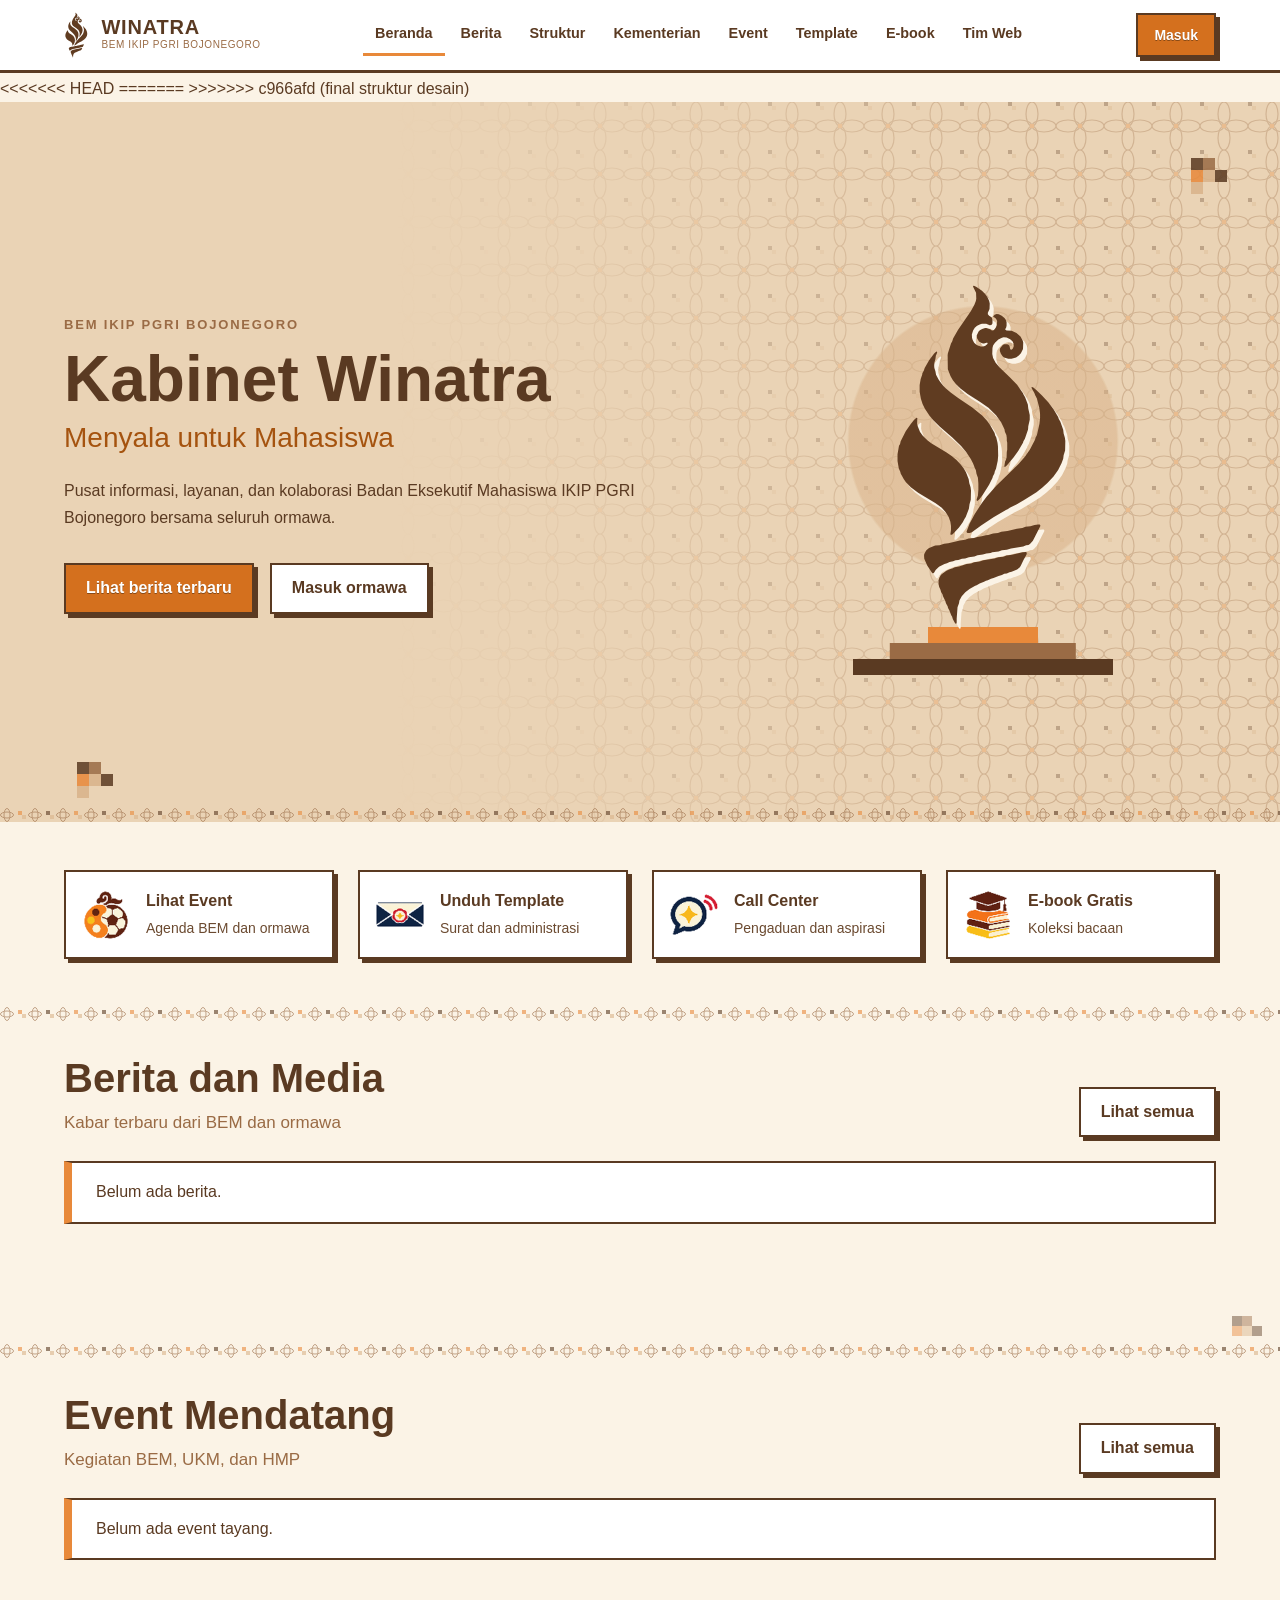
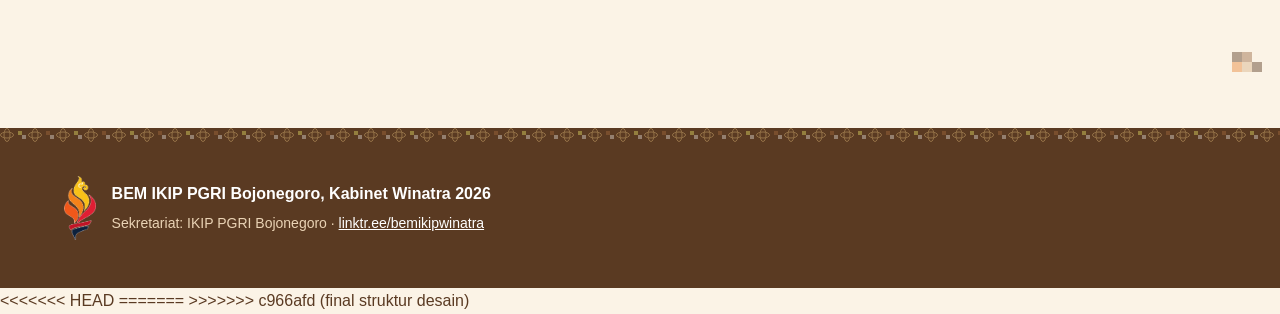
==== commit 419f688d: "perbaiki konflik" ====
--- a/index.html
+++ b/index.html
@@ -8,7 +8,11 @@
 <link rel="icon" href="favicon.png">
 <link href="https://cdn.jsdelivr.net/npm/bootstrap@5.3.3/dist/css/bootstrap.min.css" rel="stylesheet">
 <link href="https://cdn.jsdelivr.net/npm/bootstrap-icons@1.11.3/font/bootstrap-icons.min.css" rel="stylesheet">
+<<<<<<< HEAD
 <link href="css/style.css?v=65" rel="stylesheet">
+=======
+<link href="css/style.css?v=66" rel="stylesheet">
+>>>>>>> c966afd (final struktur desain)
 </head>
 <body>
 <a class="skip" href="#app">Lewati ke konten</a>
@@ -37,8 +41,14 @@
 <div class="modal fade" id="m" tabindex="-1" aria-labelledby="mt" aria-hidden="true"><div class="modal-dialog modal-dialog-centered modal-dialog-scrollable"><div class="modal-content"><div class="modal-header"><h2 class="modal-title" id="mt"></h2><button class="btn-close" data-bs-dismiss="modal" aria-label="Tutup"></button></div><div class="modal-body" id="mb"></div><div class="modal-footer" id="mf"></div></div></div></div>
 <div class="toast-container" id="tc"></div>
 <script src="https://cdn.jsdelivr.net/npm/bootstrap@5.3.3/dist/js/bootstrap.bundle.min.js"></script>
+<<<<<<< HEAD
 <script src="js/config.js?v=65"></script>
 <script src="js/demo-data.js?v=65"></script>
 <script src="js/app.js?v=65"></script>
+=======
+<script src="js/config.js?v=66"></script>
+<script src="js/demo-data.js?v=66"></script>
+<script src="js/app.js?v=66"></script>
+>>>>>>> c966afd (final struktur desain)
 </body>
 </html>
--- a/css/style.css
+++ b/css/style.css
@@ -208,6 +208,7 @@
 /* v6.2: hero batik, sekretaris di samping wapres, kartu login */
 .hero::before{content:"";position:absolute;inset:0 0 0 30%;background:var(--bt);opacity:.3;-webkit-mask-image:linear-gradient(90deg,transparent,#000 70%);mask-image:linear-gradient(90deg,transparent,#000 70%);pointer-events:none}
 .hero>.container{position:relative;z-index:1}
+<<<<<<< HEAD
 .wprow{display:flex;flex-direction:column;align-items:center;width:100%;position:relative}
 .pr.plain{background:none;border:0;box-shadow:none;padding:0;width:auto}
 .sekr{display:flex;justify-content:center}
@@ -215,6 +216,8 @@
  .sekr{position:absolute;left:calc(50% + 170px);top:50%;width:calc(50% - 170px);padding:28px 0 0 48px;justify-content:flex-start}
  .sekr::before{content:"";position:absolute;left:0;top:0;width:48px;height:3px;background:var(--brown)}
  .sekr::after{content:"";position:absolute;left:45px;top:0;width:3px;height:28px;background:var(--brown)}}
+=======
+>>>>>>> c966afd (final struktur desain)
 .wcard{position:relative;max-width:620px;margin-inline:auto;text-align:center}
 .wc-img{width:100%;height:auto;display:block;border-radius:18px;box-shadow:0 14px 0 rgba(90,58,34,.14);animation:wfloat 6s ease-in-out infinite;transform-origin:50% 60%}
 .wc-sh{width:60%;height:16px;margin:22px auto 0;border-radius:50%;background:rgba(90,58,34,.18);filter:blur(6px);animation:wsh 6s ease-in-out infinite}
@@ -237,3 +240,17 @@
 .lg-wrap{display:flex;flex-wrap:wrap;justify-content:center;align-items:center;gap:40px 72px}
 .lg-f{flex:0 1 460px;width:100%;max-width:460px;min-width:0}.lg-c{flex:0 1 360px;width:100%;max-width:360px;min-width:0}
 .wcard{margin-inline:auto!important;max-width:100%}
+<<<<<<< HEAD
+=======
+
+/* v6.5: Sekretaris sejajar Wapres, agak ke bawah, garis siku tersambung */
+.wprow{display:flex;flex-direction:column;align-items:center;width:100%}
+.sekr{width:min(100%,340px)}
+@media(min-width:992px){
+ .wprow{display:grid;grid-template-columns:minmax(0,1fr) 340px minmax(0,1fr);align-items:center}
+ .wprow .olead{grid-column:2}.sekv{display:none}
+ .sekr{grid-column:3;margin-left:48px;width:auto;max-width:300px;position:relative;transform:translateY(36px)}
+ .sekr::before{content:"";position:absolute;left:-48px;top:calc(50% - 36px);width:27px;height:36px;border-top:3px solid var(--brown);border-right:3px solid var(--brown);box-sizing:border-box}
+ .sekr::after{content:"";position:absolute;left:-24px;top:calc(50% - 1.5px);width:24px;height:3px;background:var(--brown)}}
+.vl.tall{height:24px}@media(min-width:992px){.vl.tall{height:60px}}
+>>>>>>> c966afd (final struktur desain)
--- a/css/style.css
+++ b/css/style.css
@@ -208,6 +208,7 @@
 /* v6.2: hero batik, sekretaris di samping wapres, kartu login */
 .hero::before{content:"";position:absolute;inset:0 0 0 30%;background:var(--bt);opacity:.3;-webkit-mask-image:linear-gradient(90deg,transparent,#000 70%);mask-image:linear-gradient(90deg,transparent,#000 70%);pointer-events:none}
 .hero>.container{position:relative;z-index:1}
+<<<<<<< HEAD
 .wprow{display:flex;flex-direction:column;align-items:center;width:100%;position:relative}
 .pr.plain{background:none;border:0;box-shadow:none;padding:0;width:auto}
 .sekr{display:flex;justify-content:center}
@@ -215,6 +216,8 @@
  .sekr{position:absolute;left:calc(50% + 170px);top:50%;width:calc(50% - 170px);padding:28px 0 0 48px;justify-content:flex-start}
  .sekr::before{content:"";position:absolute;left:0;top:0;width:48px;height:3px;background:var(--brown)}
  .sekr::after{content:"";position:absolute;left:45px;top:0;width:3px;height:28px;background:var(--brown)}}
+=======
+>>>>>>> c966afd (final struktur desain)
 .wcard{position:relative;max-width:620px;margin-inline:auto;text-align:center}
 .wc-img{width:100%;height:auto;display:block;border-radius:18px;box-shadow:0 14px 0 rgba(90,58,34,.14);animation:wfloat 6s ease-in-out infinite;transform-origin:50% 60%}
 .wc-sh{width:60%;height:16px;margin:22px auto 0;border-radius:50%;background:rgba(90,58,34,.18);filter:blur(6px);animation:wsh 6s ease-in-out infinite}
@@ -237,3 +240,17 @@
 .lg-wrap{display:flex;flex-wrap:wrap;justify-content:center;align-items:center;gap:40px 72px}
 .lg-f{flex:0 1 460px;width:100%;max-width:460px;min-width:0}.lg-c{flex:0 1 360px;width:100%;max-width:360px;min-width:0}
 .wcard{margin-inline:auto!important;max-width:100%}
+<<<<<<< HEAD
+=======
+
+/* v6.5: Sekretaris sejajar Wapres, agak ke bawah, garis siku tersambung */
+.wprow{display:flex;flex-direction:column;align-items:center;width:100%}
+.sekr{width:min(100%,340px)}
+@media(min-width:992px){
+ .wprow{display:grid;grid-template-columns:minmax(0,1fr) 340px minmax(0,1fr);align-items:center}
+ .wprow .olead{grid-column:2}.sekv{display:none}
+ .sekr{grid-column:3;margin-left:48px;width:auto;max-width:300px;position:relative;transform:translateY(36px)}
+ .sekr::before{content:"";position:absolute;left:-48px;top:calc(50% - 36px);width:27px;height:36px;border-top:3px solid var(--brown);border-right:3px solid var(--brown);box-sizing:border-box}
+ .sekr::after{content:"";position:absolute;left:-24px;top:calc(50% - 1.5px);width:24px;height:3px;background:var(--brown)}}
+.vl.tall{height:24px}@media(min-width:992px){.vl.tall{height:60px}}
+>>>>>>> c966afd (final struktur desain)
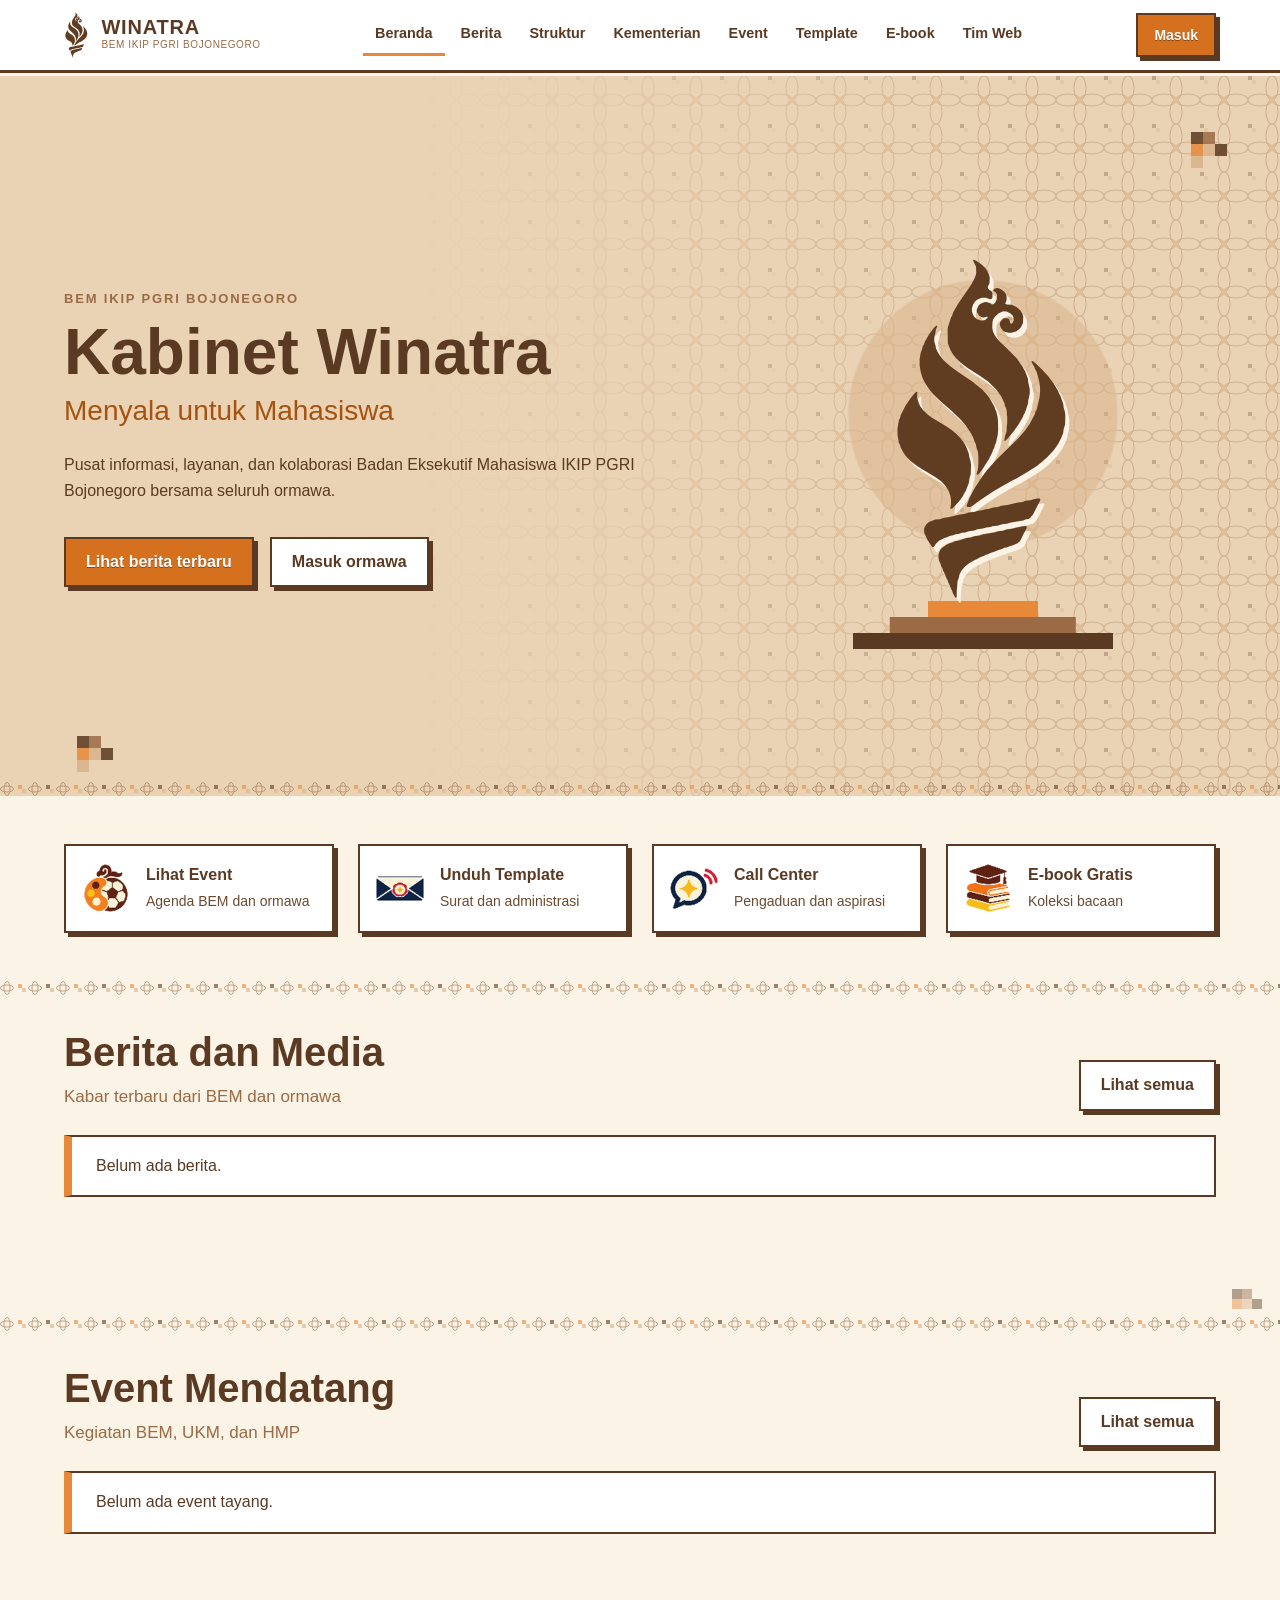
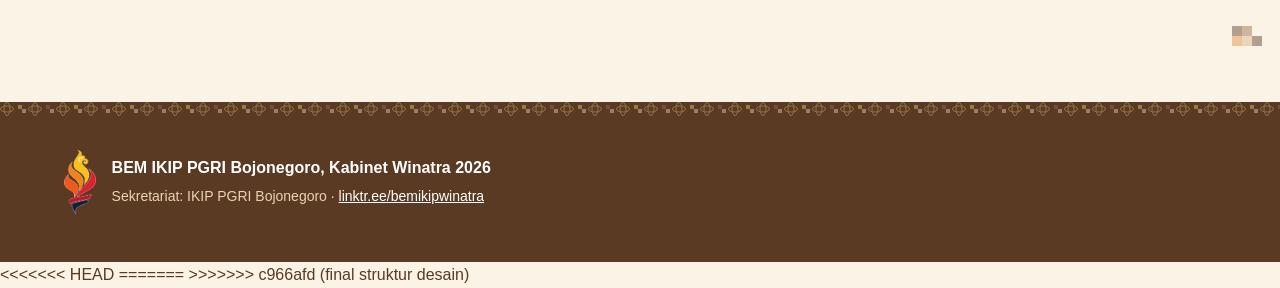
==== commit 62670722: "indo update final" ====
--- a/index.html
+++ b/index.html
@@ -8,11 +8,7 @@
 <link rel="icon" href="favicon.png">
 <link href="https://cdn.jsdelivr.net/npm/bootstrap@5.3.3/dist/css/bootstrap.min.css" rel="stylesheet">
 <link href="https://cdn.jsdelivr.net/npm/bootstrap-icons@1.11.3/font/bootstrap-icons.min.css" rel="stylesheet">
-<<<<<<< HEAD
-<link href="css/style.css?v=65" rel="stylesheet">
-=======
 <link href="css/style.css?v=66" rel="stylesheet">
->>>>>>> c966afd (final struktur desain)
 </head>
 <body>
 <a class="skip" href="#app">Lewati ke konten</a>
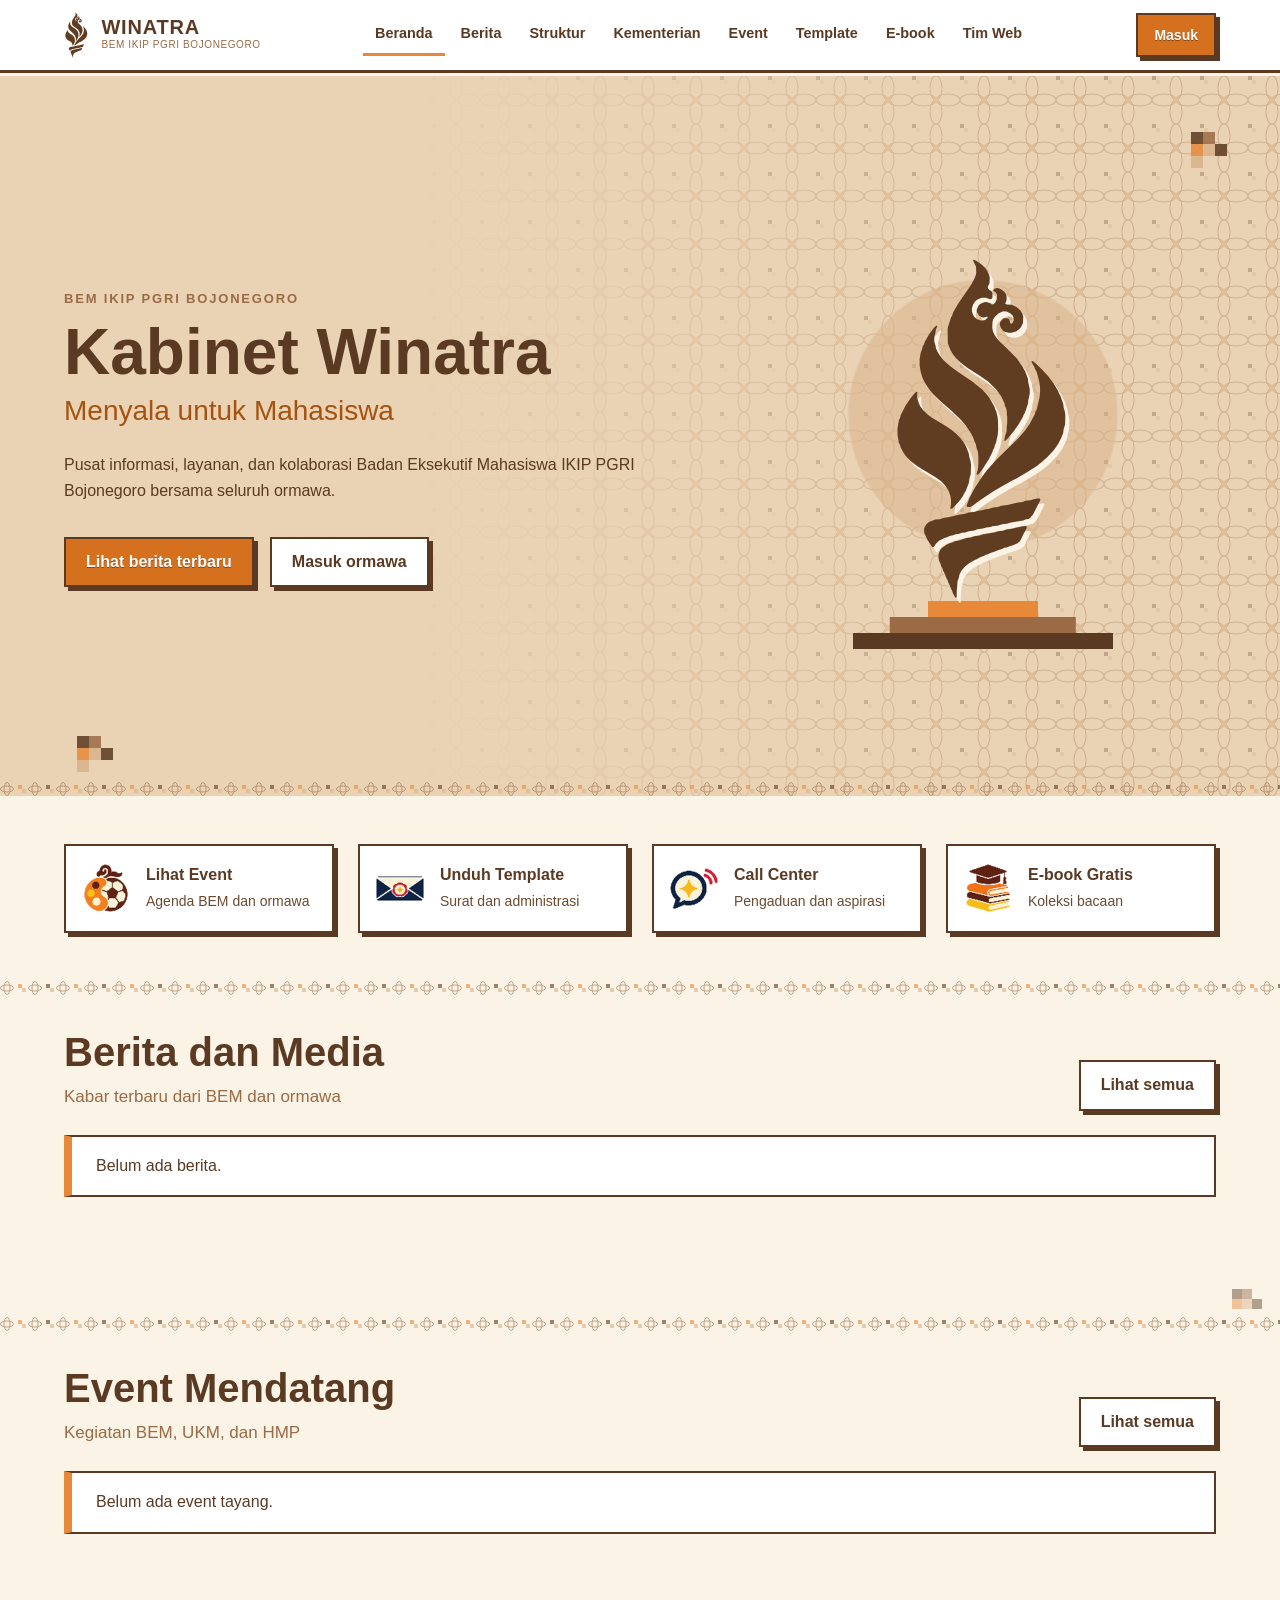
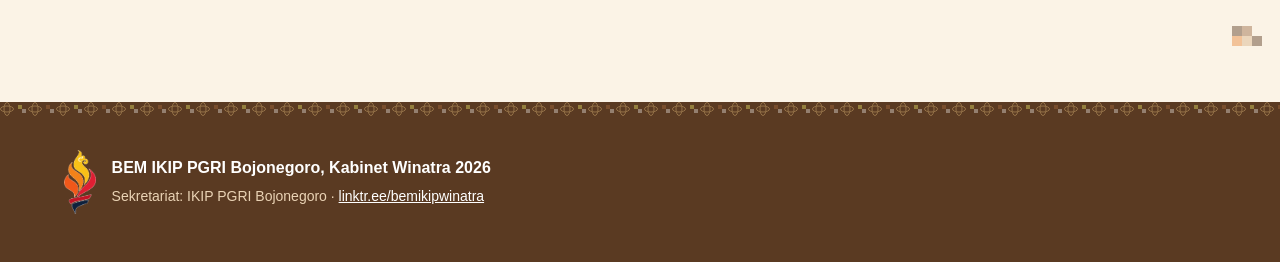
==== commit bdb5f5f6: "finalisasi atas kegaduhan" ====
--- a/index.html
+++ b/index.html
@@ -37,14 +37,8 @@
 <div class="modal fade" id="m" tabindex="-1" aria-labelledby="mt" aria-hidden="true"><div class="modal-dialog modal-dialog-centered modal-dialog-scrollable"><div class="modal-content"><div class="modal-header"><h2 class="modal-title" id="mt"></h2><button class="btn-close" data-bs-dismiss="modal" aria-label="Tutup"></button></div><div class="modal-body" id="mb"></div><div class="modal-footer" id="mf"></div></div></div></div>
 <div class="toast-container" id="tc"></div>
 <script src="https://cdn.jsdelivr.net/npm/bootstrap@5.3.3/dist/js/bootstrap.bundle.min.js"></script>
-<<<<<<< HEAD
-<script src="js/config.js?v=65"></script>
-<script src="js/demo-data.js?v=65"></script>
-<script src="js/app.js?v=65"></script>
-=======
 <script src="js/config.js?v=66"></script>
 <script src="js/demo-data.js?v=66"></script>
 <script src="js/app.js?v=66"></script>
->>>>>>> c966afd (final struktur desain)
 </body>
 </html>
--- a/css/style.css
+++ b/css/style.css
@@ -208,16 +208,6 @@
 /* v6.2: hero batik, sekretaris di samping wapres, kartu login */
 .hero::before{content:"";position:absolute;inset:0 0 0 30%;background:var(--bt);opacity:.3;-webkit-mask-image:linear-gradient(90deg,transparent,#000 70%);mask-image:linear-gradient(90deg,transparent,#000 70%);pointer-events:none}
 .hero>.container{position:relative;z-index:1}
-<<<<<<< HEAD
-.wprow{display:flex;flex-direction:column;align-items:center;width:100%;position:relative}
-.pr.plain{background:none;border:0;box-shadow:none;padding:0;width:auto}
-.sekr{display:flex;justify-content:center}
-@media(min-width:992px){.wprow{display:block;padding-bottom:44px}.wprow .olead{margin-inline:auto}.sekv{display:none}
- .sekr{position:absolute;left:calc(50% + 170px);top:50%;width:calc(50% - 170px);padding:28px 0 0 48px;justify-content:flex-start}
- .sekr::before{content:"";position:absolute;left:0;top:0;width:48px;height:3px;background:var(--brown)}
- .sekr::after{content:"";position:absolute;left:45px;top:0;width:3px;height:28px;background:var(--brown)}}
-=======
->>>>>>> c966afd (final struktur desain)
 .wcard{position:relative;max-width:620px;margin-inline:auto;text-align:center}
 .wc-img{width:100%;height:auto;display:block;border-radius:18px;box-shadow:0 14px 0 rgba(90,58,34,.14);animation:wfloat 6s ease-in-out infinite;transform-origin:50% 60%}
 .wc-sh{width:60%;height:16px;margin:22px auto 0;border-radius:50%;background:rgba(90,58,34,.18);filter:blur(6px);animation:wsh 6s ease-in-out infinite}
@@ -240,8 +230,6 @@
 .lg-wrap{display:flex;flex-wrap:wrap;justify-content:center;align-items:center;gap:40px 72px}
 .lg-f{flex:0 1 460px;width:100%;max-width:460px;min-width:0}.lg-c{flex:0 1 360px;width:100%;max-width:360px;min-width:0}
 .wcard{margin-inline:auto!important;max-width:100%}
-<<<<<<< HEAD
-=======
 
 /* v6.5: Sekretaris sejajar Wapres, agak ke bawah, garis siku tersambung */
 .wprow{display:flex;flex-direction:column;align-items:center;width:100%}
@@ -253,4 +241,3 @@
  .sekr::before{content:"";position:absolute;left:-48px;top:calc(50% - 36px);width:27px;height:36px;border-top:3px solid var(--brown);border-right:3px solid var(--brown);box-sizing:border-box}
  .sekr::after{content:"";position:absolute;left:-24px;top:calc(50% - 1.5px);width:24px;height:3px;background:var(--brown)}}
 .vl.tall{height:24px}@media(min-width:992px){.vl.tall{height:60px}}
->>>>>>> c966afd (final struktur desain)
